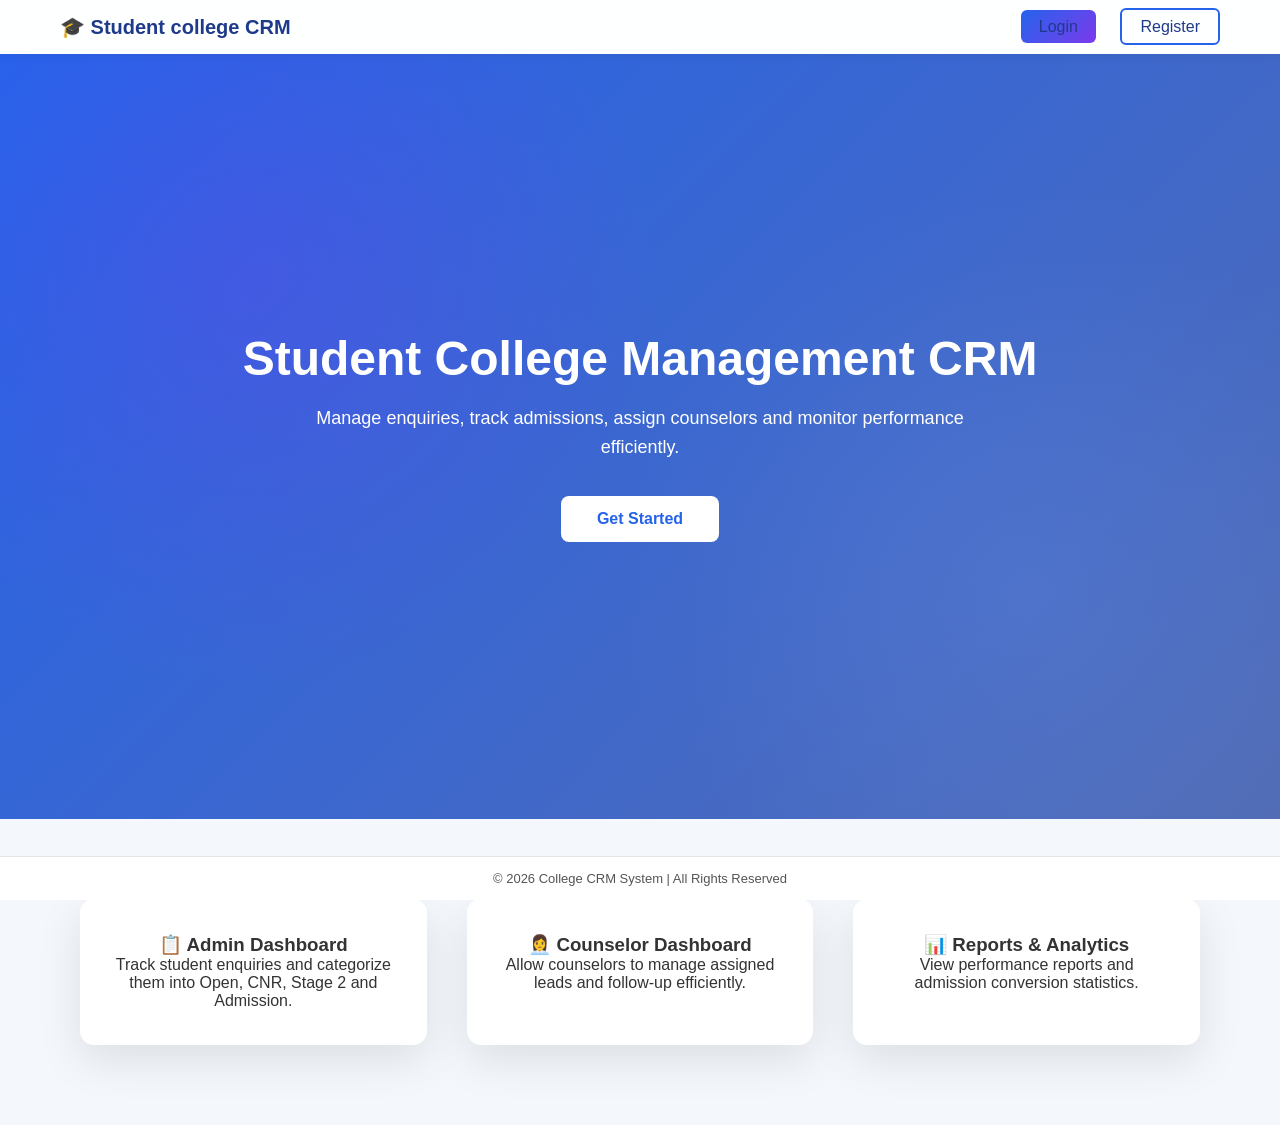
==== College_CRM/index.html @ 1a57b3bf "Add files via upload" ====
<!DOCTYPE html>
<html>
<head>
<title>College CRM - Home</title>
<link rel="stylesheet" href="style.css">
<script src="script.js" defer></script>
</head>
<body>

<!-- Navigation -->
<div class="top-nav">
<div class="logo">🎓 Student college CRM</div>
<div>
<!-- <button class="theme-toggle" onclick="toggleTheme()">🌙</button> -->
<a href="login.html" class="nav-btn">Login</a>
<a href="register.html" class="nav-btn outline">Register</a>
</div>
</div>

<!-- Hero Section -->
<section class="hero">
<h1>Student College Management CRM</h1>
<p>Manage enquiries, track admissions, assign counselors and monitor performance efficiently.</p>
<a href="login.html" class="main-btn">Get Started</a>
</section>

<!-- Info Section -->
<section class="info">
<div class="info-card">
<h3>📋 Admin Dashboard</h3>
<p>Track student enquiries and categorize them into Open, CNR, Stage 2 and Admission.</p>
</div>

<div class="info-card">
<h3>👩‍💼 Counselor Dashboard</h3>
<p>Allow counselors to manage assigned leads and follow-up efficiently.</p>
</div>

<div class="info-card">
<h3>📊 Reports & Analytics</h3>
<p>View performance reports and admission conversion statistics.</p>
</div>
</section>
<!-- Footer Section -->
<!-- <footer class="footer">

<div class="footer-container">

    <div class="footer-box">
        <h3>🎓 College CRM</h3>
        <p>
        A smart Student Admission & Lead Management system designed 
        to simplify enquiry handling, counselor assignment and 
        admission tracking.
        </p>
    </div>

    <div class="footer-box">
        <h4>Quick Links</h4>
        <ul>
            <li><a href="login.html">Login</a></li>
            <li><a href="register.html">Register</a></li>
            <li><a href="#">Admin Panel</a></li>
            <li><a href="#">Counselor Panel</a></li>
        </ul>
    </div>

    <div class="footer-box">
        <h4>Contact</h4>
        <p>Email: support@collegecrm.com</p>
        <p>Phone: +91 9876543210</p>
        <p>Location: Pune, Maharashtra</p>
    </div>

</div>

<div class="footer-bottom">
    © 2026 College CRM System | All Rights Reserved
</div>

</footer> -->
 <footer class="simple-footer">
© 2026 College CRM System | All Rights Reserved
</footer>
</body>
</html>
---- College_CRM/style.css ----
/* ===== GLOBAL RESET ===== */
*{
margin:0;
padding:0;
box-sizing:border-box;
font-family:'Segoe UI',sans-serif;
}

body{
background:#f4f7fc;
color:#333;
}

/* ===== NAVIGATION ===== */
.top-nav{
display:flex;
justify-content:space-between;
align-items:center;
padding:15px 60px;
position:sticky;
top:0;
z-index:1000;
backdrop-filter:blur(10px);
background:rgba(255,255,255,0.9);
box-shadow:0 2px 10px rgba(0,0,0,0.05);
}

.logo{
font-size:20px;
font-weight:bold;
color:#1e3a8a;
}

.top-nav a{
text-decoration:none;
margin-left:20px;
color:#1e3a8a;
font-weight:500;
}

.nav-btn{
padding:8px 18px;
background:linear-gradient(135deg,#2563eb,#7c3aed);
color:white;
border-radius:6px;
}

.outline{
background:transparent;
border:2px solid #2563eb;
color:#2563eb;
}

/* ===== HERO UPGRADE ===== */
.hero{
min-height:85vh;
display:flex;
flex-direction:column;
justify-content:center;
align-items:center;
text-align:center;
padding:100px 20px;
background:
radial-gradient(circle at 20% 30%, rgba(124,58,237,0.25), transparent 35%),
radial-gradient(circle at 80% 70%, rgba(103, 145, 236, 0.25), transparent 35%),
linear-gradient(135deg,#2563eb,#516bb3);
color:white;
}

.hero h1{
font-size:48px;
font-weight:700;
margin-bottom:18px;
}

.hero p{
font-size:18px;
max-width:720px;
line-height:1.6;
margin-bottom:35px;
}

.main-btn{
background:white;
color:#2563eb;
padding:14px 36px;
border-radius:8px;
text-decoration:none;
font-weight:bold;
transition:0.3s;
}

.main-btn:hover{
transform:translateY(-3px);
box-shadow:0 10px 30px rgba(0,0,0,0.2);
}

/* ===== INFO SECTION ===== */
.info{
display:grid;
grid-template-columns:repeat(auto-fit,minmax(250px,1fr));
gap:40px;
padding:80px;
}

.info-card{
background:white;
padding:35px;
border-radius:14px;
box-shadow:0 15px 45px rgba(0,0,0,0.1);
text-align:center;
transition:0.3s;
}

.info-card:hover{
transform:translateY(-8px);
box-shadow:0 25px 60px rgba(0,0,0,0.15);
}

/* ===== LOGIN / REGISTER ===== */
.auth-container{
display:flex;
justify-content:center;
align-items:center;
height:85vh;
}

.auth-box{
background:white;
padding:40px;
width:350px;
border-radius:10px;
box-shadow:0 10px 25px rgba(0,0,0,0.1);
}

.auth-box h2{
margin-bottom:20px;
text-align:center;
}

.auth-box input,
.auth-box select{
width:100%;
padding:10px;
margin-bottom:15px;
border:1px solid #ccc;
border-radius:6px;
}

.auth-btn{
width:100%;
padding:12px;
background:linear-gradient(135deg,#2563eb,#7c3aed);
color:white;
border:none;
border-radius:6px;
cursor:pointer;
font-weight:bold;
}

/* ===== DASHBOARD ===== */
.dashboard{
display:flex;
min-height:100vh;
background:#f4f7fc;
}

.sidebar{
width:250px;
background:#1e293b;
color:white;
padding:25px;
}

.sidebar ul{
list-style:none;
}

.sidebar ul li{
margin:15px 0;
}

.sidebar ul li a{
color:#cbd5e1;
text-decoration:none;
}

.sidebar ul li a:hover{
color:white;
}

.main-content{
flex:1;
padding:40px;
}

/* ===== CARDS ===== */
.cards{
display:grid;
grid-template-columns:repeat(auto-fit,minmax(200px,1fr));
gap:20px;
margin:30px 0;
}

.card{
padding:25px;
border-radius:10px;
color:white;
font-size:18px;
font-weight:bold;
}

.blue{ background:#2563eb; }
.green{ background:#16a34a; }
.yellow{ background:#f59e0b; }
.red{ background:#dc2626; }

/* ===== TABLE ===== */
.crm-table{
width:100%;
border-collapse:separate;
border-spacing:0;
background:#ffffff;
border-radius:12px;
overflow:hidden;
box-shadow:0 8px 25px rgba(0,0,0,0.05);
}

.crm-table th{
background:#1e293b;
color:white;
padding:14px;
}

.crm-table td{
padding:14px;
border-bottom:1px solid #f1f5f9;
}

.crm-table tr:hover{
background:#f1f5f9;
}

/* ===== SECTIONS ===== */
.section-box{
background:#ffffff;
padding:30px;
margin-bottom:30px;
border-radius:14px;
box-shadow:0 10px 30px rgba(0,0,0,0.06);
}

/* ===== FORMS ===== */
.form-grid{
display:grid;
grid-template-columns:1fr 1fr;
gap:20px;
}

.crm-form input,
.crm-form select,
.crm-form textarea{
width:100%;
padding:12px;
border:1px solid #d1d5db;
border-radius:10px;
background:#f8fafc;
}

.submit-btn{
background:linear-gradient(135deg,#2563eb,#1e40af);
color:white;
padding:10px 22px;
border:none;
border-radius:8px;
cursor:pointer;
}

/* ===== RESPONSIVE ===== */
@media(max-width:768px){
.form-grid{
grid-template-columns:1fr;
}
.section-box{
padding:20px;
}
.info{
padding:60px 25px;
}
.hero h1{
font-size:34px;
}
}

/* ================= THEME TRANSITION ================= */
body{
transition: background 0.4s ease, color 0.4s ease;
}

/* Toggle Button */
.theme-toggle{
margin-right:15px;
padding:6px 12px;
border:none;
border-radius:20px;
cursor:pointer;
background:#111;
color:#fff;
font-size:14px;
transition:0.3s;
}

.theme-toggle:hover{
opacity:0.8;
}

/* ================= DARK MODE ================= */
body.dark{
background:#0f172a;
color:#f1f5f9;
}

/* Dark Navbar */
body.dark .top-nav{
background:#1e293b;
box-shadow:none;
}

body.dark .logo{
color:#fff;
}

body.dark .nav-btn{
background:#334155;
}

body.dark .outline{
border:2px solid #fff;
color:#fff;
background:transparent;
}

/* Dark Hero */
body.dark .hero{
background:linear-gradient(135deg,#111,#000);
color:white;
}

/* Dark Info Cards */
body.dark .info-card{
background:#1e293b;
color:white;
box-shadow:none;
}
/* ================= DASHBOARD STAT CARDS ================= */

.cards{
display:grid;
grid-template-columns:repeat(auto-fit,minmax(230px,1fr));
gap:30px;
margin:30px 0;
}

.card{
padding:28px;
border-radius:14px;
font-size:17px;
font-weight:600;
transition:0.3s;
}

/* Elegant Slate Charcoal Card */
.stat-card{
background:linear-gradient(135deg,#2c2f36,#3a3f47);
color:#ffffff;
box-shadow:0 10px 25px rgba(0,0,0,0.15);
}

.stat-card span{
display:block;
margin-top:10px;
font-size:24px;
font-weight:700;
letter-spacing:1px;
}

/* Hover Effect */
.stat-card:hover{
transform:translateY(-6px);
background:linear-gradient(135deg,#3a3f47,#4b5563);
}
/* ================= FOOTER ================= */

.footer{
background:#111;
color:#f5f5f5;
padding:50px 10%;
margin-top:60px;
}

.footer-container{
display:flex;
justify-content:space-between;
flex-wrap:wrap;
gap:40px;
}

.footer-box{
flex:1;
min-width:220px;
}

.footer-box h3,
.footer-box h4{
margin-bottom:15px;
font-weight:600;
}

.footer-box p{
font-size:14px;
color:#cccccc;
line-height:1.6;
}

.footer-box ul{
list-style:none;
padding:0;
}

.footer-box ul li{
margin-bottom:10px;
}

.footer-box ul li a{
color:#cccccc;
text-decoration:none;
font-size:14px;
transition:0.3s;
}

.footer-box ul li a:hover{
color:#ffffff;
padding-left:5px;
}

.footer-bottom{
text-align:center;
border-top:1px solid #333;
margin-top:40px;
padding-top:20px;
font-size:13px;
color:#aaaaaa;
}
/* ===== SIMPLE LOGIN FOOTER ===== */

.simple-footer{
position:fixed;
bottom:0;
width:100%;
text-align:center;
padding:14px 0;
background:#ffffff;
color:#555;
font-size:13px;
border-top:1px solid #e5e5e5;
}
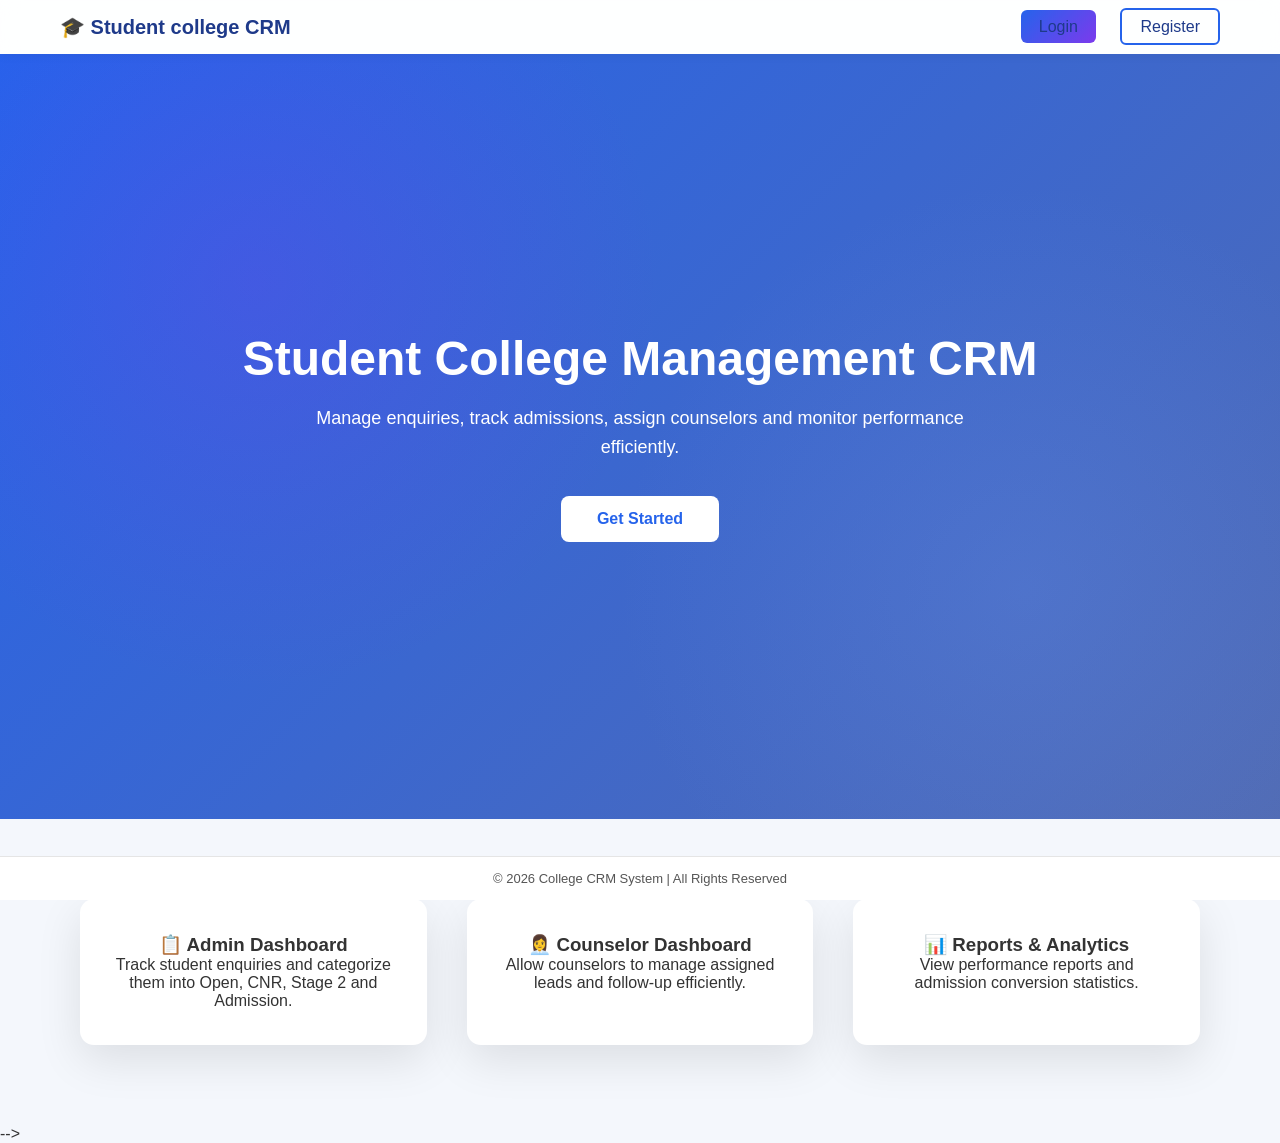
==== commit e9f9074e: "Update index.html" ====
--- a/College_CRM/index.html
+++ b/College_CRM/index.html
@@ -41,46 +41,11 @@
 <p>View performance reports and admission conversion statistics.</p>
 </div>
 </section>
-<!-- Footer Section -->
-<!-- <footer class="footer">
-
-<div class="footer-container">
-
-    <div class="footer-box">
-        <h3>🎓 College CRM</h3>
-        <p>
-        A smart Student Admission & Lead Management system designed 
-        to simplify enquiry handling, counselor assignment and 
-        admission tracking.
-        </p>
-    </div>
-
-    <div class="footer-box">
-        <h4>Quick Links</h4>
-        <ul>
-            <li><a href="login.html">Login</a></li>
-            <li><a href="register.html">Register</a></li>
-            <li><a href="#">Admin Panel</a></li>
-            <li><a href="#">Counselor Panel</a></li>
-        </ul>
-    </div>
-
-    <div class="footer-box">
-        <h4>Contact</h4>
-        <p>Email: support@collegecrm.com</p>
-        <p>Phone: +91 9876543210</p>
-        <p>Location: Pune, Maharashtra</p>
-    </div>
-
-</div>
-
-<div class="footer-bottom">
-    © 2026 College CRM System | All Rights Reserved
-</div>
 
 </footer> -->
  <footer class="simple-footer">
 © 2026 College CRM System | All Rights Reserved
 </footer>
 </body>
-</html>+
+</html>
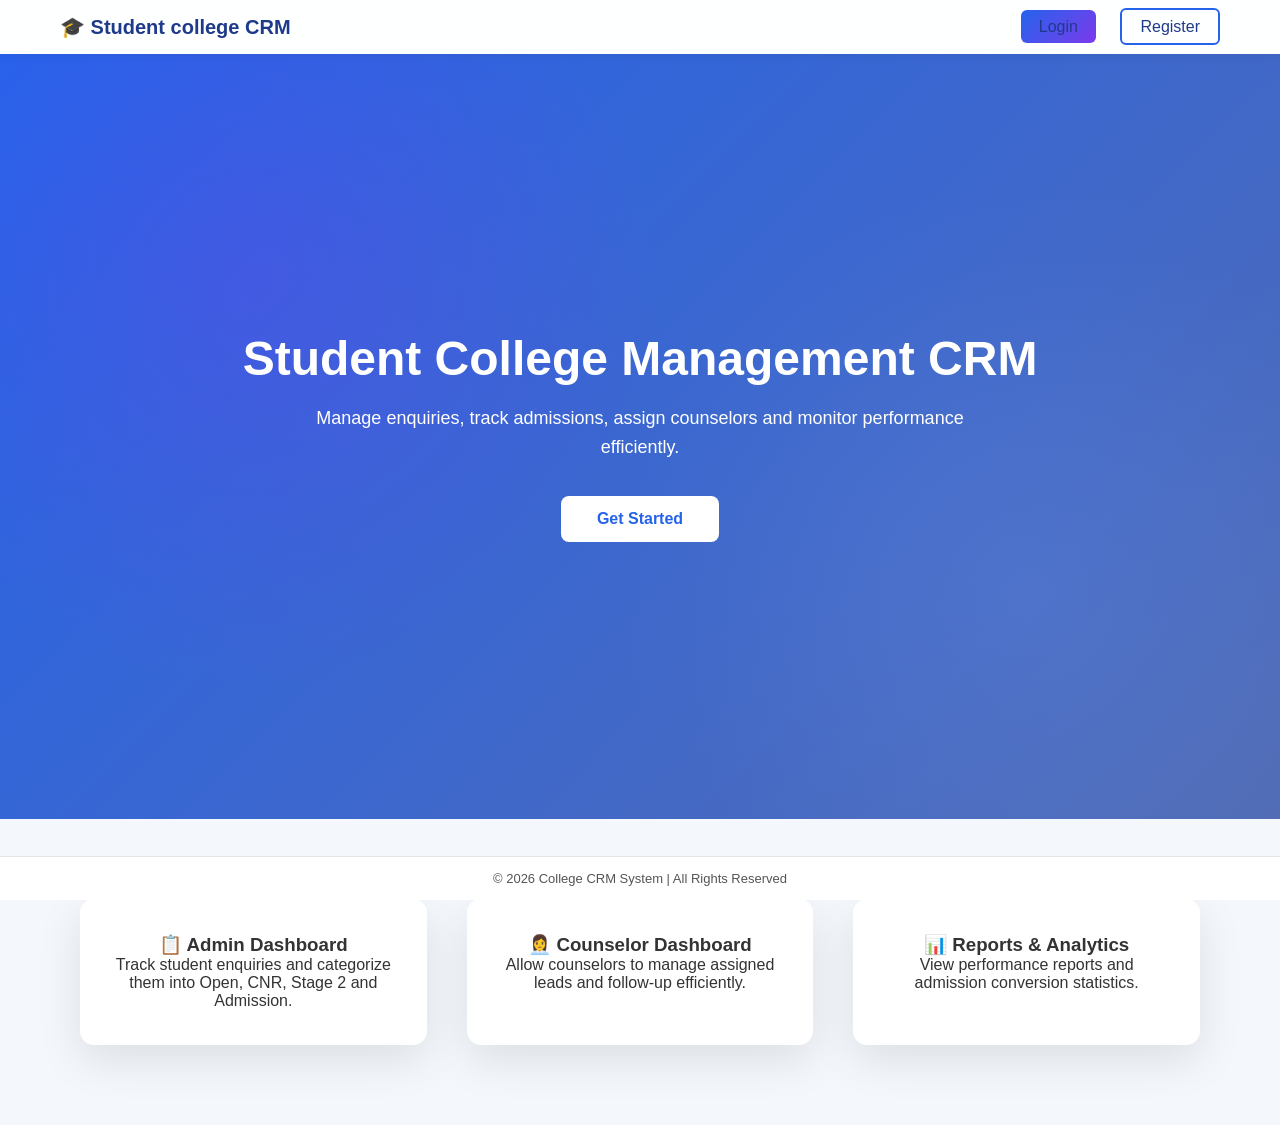
==== commit 18056e40: "Update index.html" ====
--- a/College_CRM/index.html
+++ b/College_CRM/index.html
@@ -42,10 +42,11 @@
 </div>
 </section>
 
-</footer> -->
+
  <footer class="simple-footer">
 © 2026 College CRM System | All Rights Reserved
 </footer>
 </body>
 
 </html>
+
